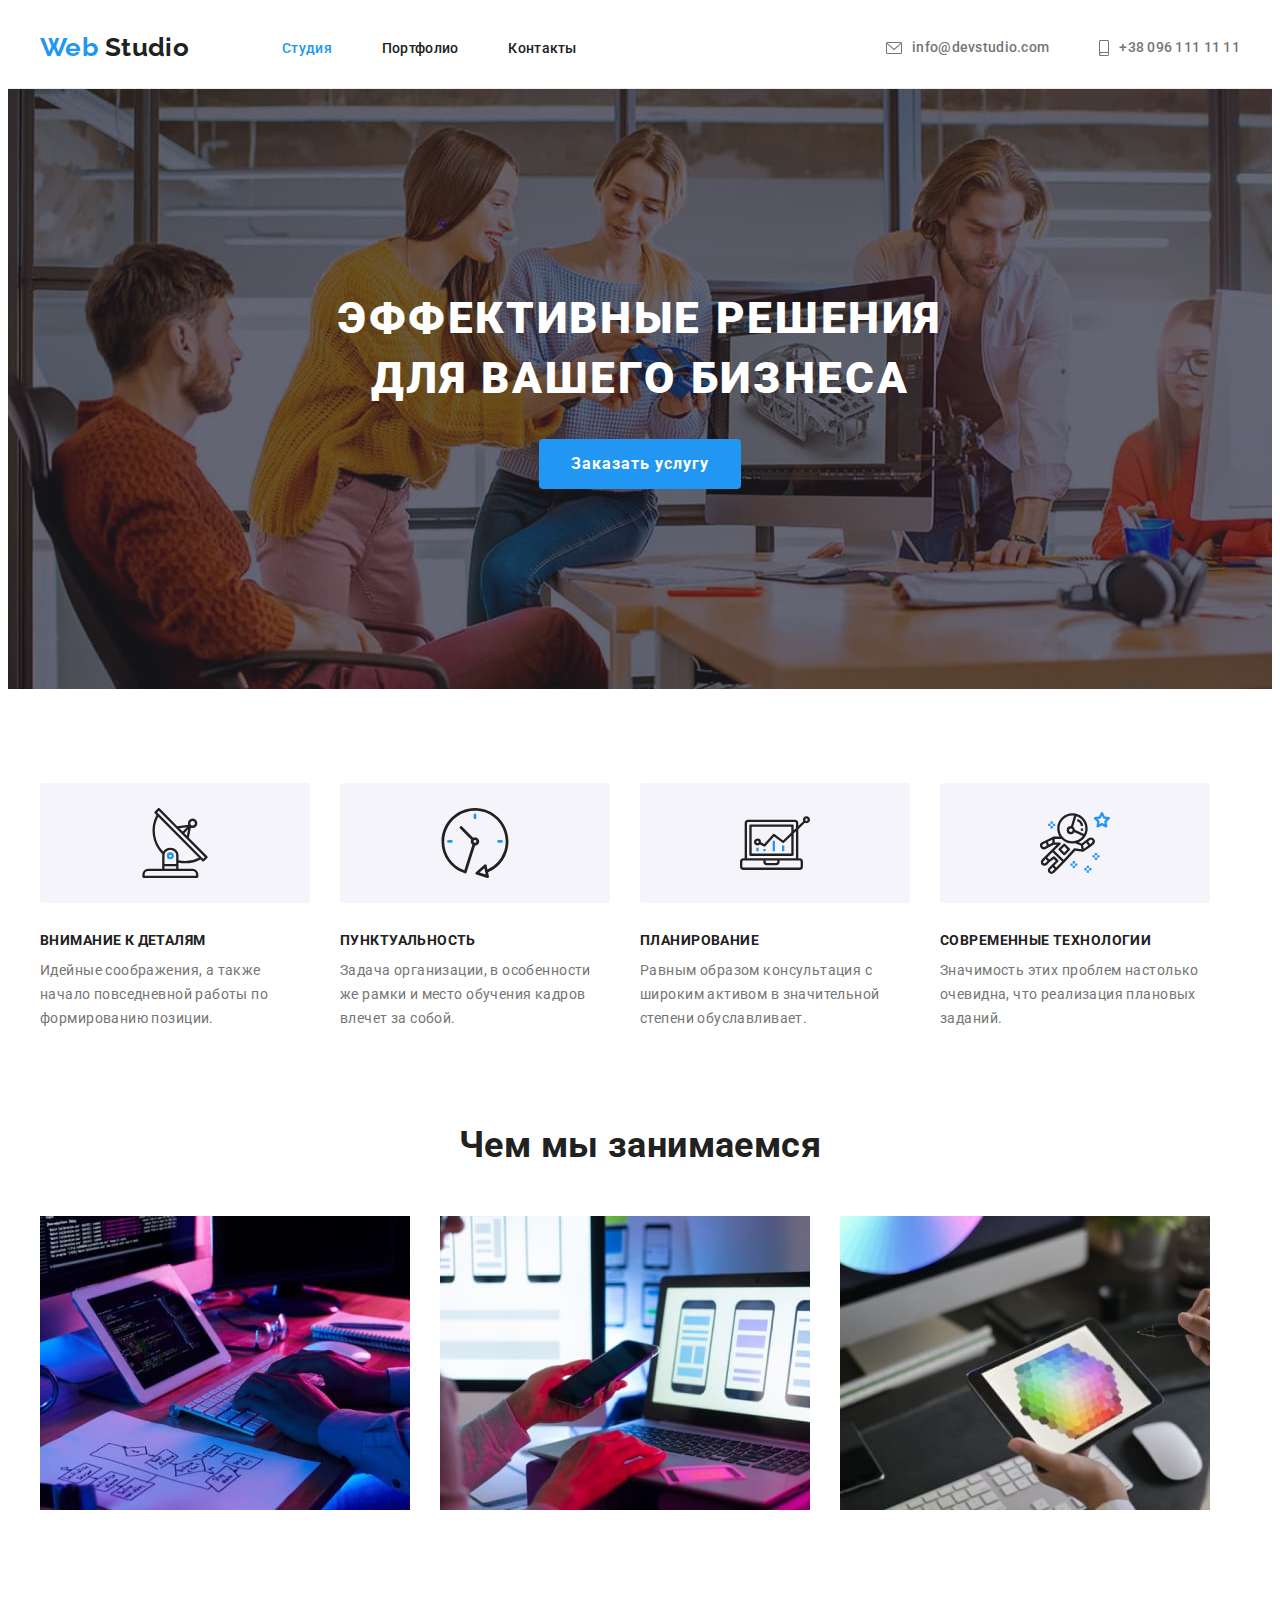
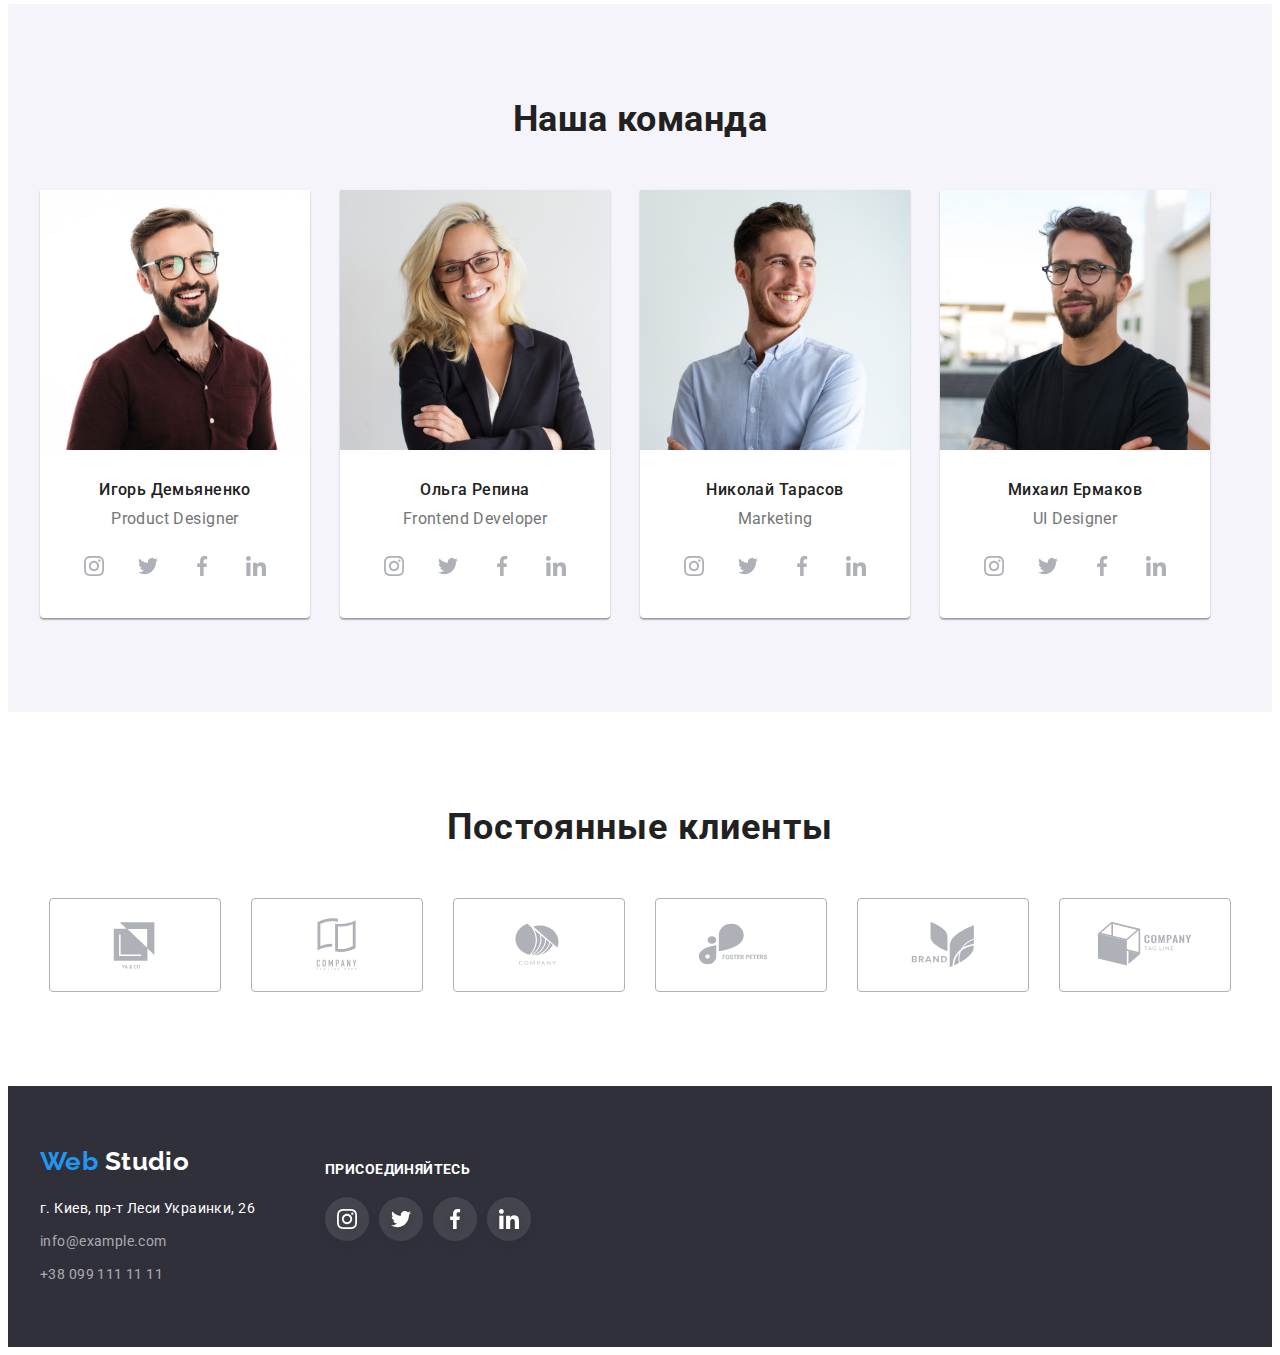
==== index.html @ e9919d6b "hw4" ====
<!DOCTYPE html>
<html lang="ru">
  <head>
    <meta charset="UTF-8" />
    <meta http-equiv="X-UA-Compatible" content="IE=edge" />
    <meta name="viewport" content="width=device-width, initial-scale=1.0" />
    <link rel="preconnect" href="https://fonts.googleapis.com" />
    <link rel="preconnect" href="https://fonts.gstatic.com" crossorigin />
    <link
      href="https://fonts.googleapis.com/css2?family=Raleway:wght@700&family=Roboto:wght@400;500;700;900&display=swap"
      rel="stylesheet"
    />
    <link
      rel="stylesheet"
      href="https://cdnjs.cloudflare.com/ajax/libs/modern-normalize/1.1.0/modern-normalize.min.css"
      integrity="sha512-wpPYUAdjBVSE4KJnH1VR1HeZfpl1ub8YT/NKx4PuQ5NmX2tKuGu6U/JRp5y+Y8XG2tV+wKQpNHVUX03MfMFn9Q=="
      crossorigin="anonymous"
      referrerpolicy="no-referrer"
    />
    <link rel="stylesheet" href="./css/styles.css" />
    <title>WebStudio</title>
  </head>

  <body>
    <header class="header">
      <div class="container">
        <nav class="header-nav">
          <a lang="en" href="./index.html" class="header-logo link">
            <span class="header-logo-main">Web</span>
            <span class="header-logo-second">Studio</span>
          </a>
          <ul class="header-list list">
            <li class="header-item">
              <a href="./index.html" class="header-link link current">Студия</a>
            </li>
            <li class="header-item">
              <a href="./portfolio.html" class="header-link link">Портфолио</a>
            </li>
            <li class="header-item">
              <a href="" class="header-link link">Контакты</a>
            </li>
          </ul>
        </nav>
        <ul class="header-contacts list">
          <li class="header-contacts-item">
            <a
              href="mailto:info@devstudio.com"
              class="header-contacts-link link icon-mail"
            >
              info@devstudio.com
            </a>
          </li>
          <li class="header-contacts-item">
            <a
              href="tel:+380961111111"
              class="header-contacts-link link icon-smartphone"
            >
              +38 096 111 11 11
            </a>
          </li>
        </ul>
      </div>
    </header>

    <main>
      <section class="hero">
        <h1 class="hero-title">Эффективные решения для вашего бизнеса</h1>
        <button type="button" class="button">Заказать услугу</button>
      </section>

      <section class="section benefits">
        <div class="container">
          <h2 class="visually-hidden">Наши преимущества</h2>
          <ul class="benefits-list list">
            <li class="benefits-item icon-antenna">
              <h3 class="benefits-title">Внимание к деталям</h3>
              <p class="benefits-text">
                Идейные соображения, а также начало повседневной работы по
                формированию позиции.
              </p>
            </li>
            <li class="benefits-item icon-clock">
              <h3 class="benefits-title">Пунктуальность</h3>
              <p class="benefits-text">
                Задача организации, в особенности же рамки и место обучения
                кадров влечет за собой.
              </p>
            </li>
            <li class="benefits-item icon-diagram">
              <h3 class="benefits-title">Планирование</h3>
              <p class="benefits-text">
                Равным образом консультация с широким активом в значительной
                степени обуславливает.
              </p>
            </li>
            <li class="benefits-item icon-astronaut">
              <h3 class="benefits-title">Современные технологии</h3>
              <p class="benefits-text">
                Значимость этих проблем настолько очевидна, что реализация
                плановых заданий.
              </p>
            </li>
          </ul>
        </div>
      </section>

      <section class="section about">
        <div class="container">
          <h2 class="about-title">Чем мы занимаемся</h2>
          <ul class="about-list list">
            <li class="about-item">
              <img
                src="./images/about1.jpg"
                alt="разработка кода"
                width="370"
                height="294"
              />
            </li>
            <li class="about-item">
              <img
                src="./images/about2.jpg"
                alt="разработка дизайна адаптивного приложения для смартфона"
                width="370"
                height="294"
              />
            </li>
            <li class="about-item">
              <img
                src="./images/about3.jpg"
                alt="подбор цветовой гаммы"
                width="370"
                height="294"
              />
            </li>
          </ul>
        </div>
      </section>

      <section class="section team">
        <div class="container">
          <h2 class="team-title">Наша команда</h2>
          <ul class="team-list list">
            <li class="team-list-item">
              <img
                src="./images/our_team1.jpg"
                alt="Игорь Демьяненко"
                width="270"
                height="260"
              />
              <div class="member-text">
                <h3 class="team-member">Игорь Демьяненко</h3>
                <p lang="en" class="member-major">Product Designer</p>
                <ul class="member-soc-list list">
                  <li class="member-soc-item">
                    <a class="member-soc-link link" href="">
                      <svg class="member-soc-icon" width="20" height="20">
                        <use
                          href="./images/icons.svg/symbol-defs.svg#icon-instagram"
                        ></use>
                      </svg>
                    </a>
                  </li>
                  <li class="member-soc-item">
                    <a class="member-soc-link link" href="">
                      <svg class="member-soc-icon" width="20" height="20">
                        <use
                          href="./images/icons.svg/symbol-defs.svg#icon-twitter"
                        ></use>
                      </svg>
                    </a>
                  </li>
                  <li class="member-soc-item">
                    <a class="member-soc-link link" href="">
                      <svg class="member-soc-icon" width="20" height="20">
                        <use
                          href="./images/icons.svg/symbol-defs.svg#icon-facebook"
                        ></use>
                      </svg>
                    </a>
                  </li>
                  <li class="member-soc-item">
                    <a class="member-soc-link link" href="">
                      <svg class="member-soc-icon" width="20" height="20">
                        <use
                          href="./images/icons.svg/symbol-defs.svg#icon-linkedin"
                        ></use>
                      </svg>
                    </a>
                  </li>
                </ul>
              </div>
            </li>
            <li class="team-list-item">
              <img
                src="./images/our_team2.jpg"
                alt="Ольга Репина"
                width="270"
                height="260"
              />
              <div class="member-text">
                <h3 class="team-member">Ольга Репина</h3>
                <p lang="en" class="member-major">Frontend Developer</p>
                <ul class="member-soc-list list">
                  <li class="member-soc-item">
                    <a class="member-soc-link link" href="">
                      <svg class="member-soc-icon" width="20" height="20">
                        <use
                          href="./images/icons.svg/symbol-defs.svg#icon-instagram"
                        ></use>
                      </svg>
                    </a>
                  </li>
                  <li class="member-soc-item">
                    <a class="member-soc-link link" href="">
                      <svg class="member-soc-icon" width="20" height="20">
                        <use
                          href="./images/icons.svg/symbol-defs.svg#icon-twitter"
                        ></use>
                      </svg>
                    </a>
                  </li>
                  <li class="member-soc-item">
                    <a class="member-soc-link link" href="">
                      <svg class="member-soc-icon" width="20" height="20">
                        <use
                          href="./images/icons.svg/symbol-defs.svg#icon-facebook"
                        ></use>
                      </svg>
                    </a>
                  </li>
                  <li class="member-soc-item">
                    <a class="member-soc-link link" href="">
                      <svg class="member-soc-icon" width="20" height="20">
                        <use
                          href="./images/icons.svg/symbol-defs.svg#icon-linkedin"
                        ></use>
                      </svg>
                    </a>
                  </li>
                </ul>
              </div>
            </li>
            <li class="team-list-item">
              <img
                src="./images/our_team3.jpg"
                alt="Николай Тарасов"
                width="270"
                height="260"
              />
              <div class="member-text">
                <h3 class="team-member">Николай Тарасов</h3>
                <p lang="en" class="member-major">Marketing</p>
                <ul class="member-soc-list list">
                  <li class="member-soc-item">
                    <a class="member-soc-link link" href="">
                      <svg class="member-soc-icon" width="20" height="20">
                        <use
                          href="./images/icons.svg/symbol-defs.svg#icon-instagram"
                        ></use>
                      </svg>
                    </a>
                  </li>
                  <li class="member-soc-item">
                    <a class="member-soc-link link" href="">
                      <svg class="member-soc-icon" width="20" height="20">
                        <use
                          href="./images/icons.svg/symbol-defs.svg#icon-twitter"
                        ></use>
                      </svg>
                    </a>
                  </li>
                  <li class="member-soc-item">
                    <a class="member-soc-link link" href="">
                      <svg class="member-soc-icon" width="20" height="20">
                        <use
                          href="./images/icons.svg/symbol-defs.svg#icon-facebook"
                        ></use>
                      </svg>
                    </a>
                  </li>
                  <li class="member-soc-item">
                    <a class="member-soc-link link" href="">
                      <svg class="member-soc-icon" width="20" height="20">
                        <use
                          href="./images/icons.svg/symbol-defs.svg#icon-linkedin"
                        ></use>
                      </svg>
                    </a>
                  </li>
                </ul>
              </div>
            </li>
            <li class="team-list-item">
              <img
                src="./images/our_team4.jpg"
                alt="Михаил Ермаков"
                width="270"
                height="260"
              />
              <div class="member-text">
                <h3 class="team-member">Михаил Ермаков</h3>
                <p lang="en" class="member-major">UI Designer</p>
                <ul class="member-soc-list list">
                  <li class="member-soc-item">
                    <a class="member-soc-link link" href="">
                      <svg class="member-soc-icon" width="20" height="20">
                        <use
                          href="./images/icons.svg/symbol-defs.svg#icon-instagram"
                        ></use>
                      </svg>
                    </a>
                  </li>
                  <li class="member-soc-item">
                    <a class="member-soc-link link" href="">
                      <svg class="member-soc-icon" width="20" height="20">
                        <use
                          href="./images/icons.svg/symbol-defs.svg#icon-twitter"
                        ></use>
                      </svg>
                    </a>
                  </li>
                  <li class="member-soc-item">
                    <a class="member-soc-link link" href="">
                      <svg class="member-soc-icon" width="20" height="20">
                        <use
                          href="./images/icons.svg/symbol-defs.svg#icon-facebook"
                        ></use>
                      </svg>
                    </a>
                  </li>
                  <li class="member-soc-item">
                    <a class="member-soc-link link" href="">
                      <svg class="member-soc-icon" width="20" height="20">
                        <use
                          href="./images/icons.svg/symbol-defs.svg#icon-linkedin"
                        ></use>
                      </svg>
                    </a>
                  </li>
                </ul>
              </div>
            </li>
          </ul>
        </div>
      </section>

      <section class="section clients">
        <div class="container">
          <h2 class="clients-title">Постоянные клиенты</h2>
          <ul class="clients-list list">
            <li class="clients-item">
              <a class="clients-link link" href="">
                <svg class="clients-icon" width="106" height="60">
                  <use
                    href="./images/icons.svg/symbol-defs.svg#icon-clientslogo1"
                  ></use>
                </svg>
              </a>
            </li>
            <li class="clients-item">
              <a class="clients-link link" href="">
                <svg class="clients-icon" width="106" height="60">
                  <use
                    href="./images/icons.svg/symbol-defs.svg#icon-clientslogo2"
                  ></use>
                </svg>
              </a>
            </li>
            <li class="clients-item">
              <a class="clients-link link" href="">
                <svg class="clients-icon" width="106" height="60">
                  <use
                    href="./images/icons.svg/symbol-defs.svg#icon-clientslogo3"
                  ></use>
                </svg>
              </a>
            </li>
            <li class="clients-item">
              <a class="clients-link link" href="">
                <svg class="clients-icon" width="106" height="60">
                  <use
                    href="./images/icons.svg/symbol-defs.svg#icon-clientslogo4"
                  ></use>
                </svg>
              </a>
            </li>
            <li class="clients-item">
              <a class="clients-link link" href="">
                <svg class="clients-icon" width="106" height="60">
                  <use
                    href="./images/icons.svg/symbol-defs.svg#icon-clientslogo5"
                  ></use>
                </svg>
              </a>
            </li>
            <li class="clients-item">
              <a class="clients-link link" href="">
                <svg class="clients-icon" width="106" height="60">
                  <use
                    href="./images/icons.svg/symbol-defs.svg#icon-clientslogo6"
                  ></use>
                </svg>
              </a>
            </li>
          </ul>
        </div>
      </section>
    </main>

    <footer class="footer">
      <div class="container">
        <div class="footer-main-content">
          <a lang="en" href="index.html" class="footer-logo link">
            <span class="footer-logo-main">Web</span>
            <span class="footer-logo-second">Studio</span>
          </a>
          <address class="address">
            <ul class="footer-list list">
              <li class="footer-list-item">
                <a
                  href="https://goo.gl/maps/CX3PKxZ1Y8EryqLb6"
                  class="footer-address-link link"
                  target="_blank"
                  rel="noopener, noindex, nofollow"
                >
                  г. Киев, пр-т Леси Украинки, 26
                </a>
              </li>
              <li class="footer-list-item">
                <a href="mailto:info@example.com" class="footer-link link">
                  info@example.com
                </a>
              </li>
              <li class="footer-list-item">
                <a href="tel:+380991111111" class="footer-link link">
                  +38 099 111 11 11
                </a>
              </li>
            </ul>
          </address>
        </div>
        <div class="company-socials">
          <h2 class="company-soc-title">ПРИСОЕДИНЯЙТЕСЬ</h2>
          <ul class="company-soc-list list">
            <li class="company-soc-item">
              <a class="company-soc-link link" href="">
                <svg class="company-soc-icon" width="20" height="20">
                  <use
                    href="./images/icons.svg/symbol-defs.svg#icon-instagram"
                  ></use>
                </svg>
              </a>
            </li>
            <li class="company-soc-item">
              <a class="company-soc-link link" href="">
                <svg class="company-soc-icon" width="20" height="20">
                  <use
                    href="./images/icons.svg/symbol-defs.svg#icon-twitter"
                  ></use>
                </svg>
              </a>
            </li>
            <li class="company-soc-item">
              <a class="company-soc-link link" href="">
                <svg class="company-soc-icon" width="20" height="20">
                  <use
                    href="./images/icons.svg/symbol-defs.svg#icon-facebook"
                  ></use>
                </svg>
              </a>
            </li>
            <li class="company-soc-item">
              <a class="company-soc-link link" href="">
                <svg class="company-soc-icon" width="20" height="20">
                  <use
                    href="./images/icons.svg/symbol-defs.svg#icon-linkedin"
                  ></use>
                </svg>
              </a>
            </li>
          </ul>
        </div>
      </div>
    </footer>
  </body>
</html>
---- css/styles.css ----
body {
  font-family: "Roboto", sans-serif;
  font-size: 14px;
  letter-spacing: 0.03em;
  background-color: #ffffff;
}

p,
h1,
h2,
h3,
h4,
h5,
h6 {
  margin: 0;
}

ul,
ol {
  padding-left: 0;
  margin: 0;
}

button {
  cursor: pointer;
}

img {
  display: block;
}

.link {
  text-decoration: none;
}

.list {
  list-style: none;
}

:root {
  --header-color: #212121;
  --accent-color: #2196f3;
  --header-contacts-color: #757575;
  --logo-main-color: #2196f3;
  --logo-header-color: #212121;
  --logo-footer-color: #ffffff;
  --logo-font-family: "Raleway", sans-serif;
  --header-bg-color: #ffffff;
  --main-title-color: #ffffff;
  --second-title-color: #212121;
  --btn-text-color: #ffffff;
  --btn-main-bg-color: #2196f3;
  --btn-hover-color: #188ce8;
  --main-text-color: #212121;
  --second-text-color: #757575;
  --hero-background: #2f303a;
  --team-background: #f5f4fa;
  --team-member-background: #ffffff;
  --main-footer-text-color: #ffffff;
  --second-footer-text-color: rgba(255, 255, 255, 0.6);
  --footer-background: #2f303a;
  --pf-btn-main-bg: #f5f4fa;
  --pf-btn-hover-bg: #2196f3;
  --pf-btn-main-text: #212121;
  --pf-btn-hover-text: #ffffff;
  --pf-item-bg: #ffffff;
  --icon-color-main: #afb1b8;
  --icon-bg-main: #ffffff;
  --icon-color-hover: #ffffff;
  --icon-bg-hover: #2196f3;
  --icon-footer-color: #ffffff;
  --icon-footer-bg: rgba(255, 255, 255, 0.1);
  --icon-clients-hover: #2196f3;
}

.container {
  width: 1200px;
  padding: 0 15px;
  margin: 0 auto;
  /* outline: 1px solid teal; */
}

/* ---------------------------------------HEADER---------------------------------------- */

.header {
  background-color: var(--header-bg-color);
  border-bottom: 1px solid #ececec;
}

.header .container {
  display: flex;
  align-items: center;
}

.header-nav {
  display: flex;
  align-items: center;
}

.header-logo {
  font-weight: 700;
  font-family: var(--logo-font-family);
  font-size: 26px;
  line-height: 1.19;
  margin-right: 93px;
  display: block;
  padding-top: 24px;
  padding-bottom: 25px;
}

.header-logo-main {
  color: var(--logo-main-color);
}

.header-logo-second {
  color: var(--logo-header-color);
}

.header-list {
  display: flex;
}

.header-link {
  font-weight: 500;
  line-height: 1.14;
  letter-spacing: 0.02em;
  color: var(--header-color);
  padding: 32px 0;
}

.header-item:not(:last-child) {
  margin-right: 50px;
}

.header-link:hover,
.header-link:focus {
  color: var(--accent-color);
}

.header-contacts {
  margin-left: auto;
  display: flex;
  /* align-items: center; */
}

.header-contacts-item + .header-contacts-item {
  margin-left: 50px;
}

.header-contacts-link {
  font-weight: 500;
  line-height: 1.14;
  letter-spacing: 0.02em;
  color: var(--header-contacts-color);
  display: block;
  padding: 32px 0;
  display: flex;
}

.header-contacts-link:not(:last-child) {
  margin-right: 50px;
}

.header-contacts-link:hover,
.header-contacts-link:focus {
  color: var(--accent-color);
}

.header-list .link.current {
  color: var(--accent-color);
}

.header-contacts-link::before {
  display: inline-block;
  content: "";
  height: 16px;
  /* background-color: tomato; */
  background-repeat: no-repeat;
  background-position: center;
  background-size: contain;
  margin-right: 10px;
}

.icon-mail::before {
  background-image: url(../images/icons.svg/envelope.svg);
  width: 16px;
  color: #757575;
}

.icon-mail:hover::before {
  color: var(--accent-color);
}

.icon-smartphone::before {
  background-image: url(../images/icons.svg/smartphone.svg);
  width: 10px;
  color: #757575;
}

/* ----------------------------------------MAIN---------------------------------------- */

.hero {
  background-color: var(--hero-background);
  padding: 200px 0;
  text-align: center;
  background-image: linear-gradient(
      rgba(47, 48, 58, 0.4),
      rgba(47, 48, 58, 0.4)
    ),
    url(../images/hero-bg.jpg);
  background-repeat: no-repeat;
  background-size: cover;
  max-width: 1600px;
  margin: 0 auto;
}

.hero-title {
  font-weight: 900;
  font-size: 44px;
  line-height: 1.36;
  letter-spacing: 0.06em;
  text-transform: uppercase;
  color: var(--main-title-color);
  width: 696px;
  margin: 0 auto;
  margin-bottom: 30px;
}

.button {
  font-family: inherit;
  font-weight: 700;
  font-size: 16px;
  line-height: 1.88;
  letter-spacing: 0.06em;
  color: var(--btn-text-color);
  background-color: var(--btn-main-bg-color);
  border-radius: 4px;
  border: none;
  padding: 10px 32px;
  min-width: 200px;
  text-align: center;
}

.button:hover,
.button:focus {
  color: var(--btn-text-color);
  background-color: var(--btn-hover-color);
}

.section {
  padding: 94px 0;
}

.visually-hidden {
  position: absolute;
  white-space: nowrap;
  width: 1px;
  height: 1px;
  overflow: hidden;
  border: 0;
  padding: 0;
  clip: rect(0 0 0 0);
  clip-path: inset(50%);
  margin: -1px;
}

.benefits-list {
  display: flex;
}

.benefits-item:not(:last-child) {
  margin-right: 30px;
}

.benefits-item::before {
  display: block;
  content: "";
  height: 120px;
  background-color: #f5f4fa;
  border-radius: 4px;
  background-size: contain;
  background-size: 70px;
  background-repeat: no-repeat;
  background-position: center;
  margin-bottom: 30px;
}

.icon-antenna::before {
  background-image: url(../images/icons.svg/antenna.svg);
}

.icon-clock::before {
  background-image: url(../images/icons.svg/clock.svg);
}

.icon-diagram::before {
  background-image: url(../images/icons.svg/diagram.svg);
}

.icon-astronaut::before {
  background-image: url(../images/icons.svg/astronaut.svg);
}

.benefits-title {
  font-size: 14px;
  line-height: 1.14;
  text-transform: uppercase;
  color: var(--main-text-color);
  margin-bottom: 10px;
}

.benefits-text {
  font-weight: 400;
  line-height: 1.71;
  color: var(--second-text-color);
  max-width: 270px;
}

.about {
  padding-top: 0;
}

.about-list {
  display: flex;
}

.about-item + .about-item {
  margin-left: 30px;
}

.about-title {
  font-weight: 700;
  font-size: 36px;
  line-height: 1.16;
  text-align: center;
  color: var(--second-title-color);
  margin-bottom: 50px;
}

/* ----------------------------------------TEAM--------------------------------------- */

.team {
  background-color: var(--team-background);
}

.team-title {
  font-weight: 700;
  font-size: 36px;
  line-height: 42px;
  text-align: center;
  color: var(--second-title-color);
  margin-bottom: 50px;
}

.team-list {
  display: flex;
}

.team-list-item + .team-list-item {
  margin-left: 30px;
}

.team-list-item {
  background-color: var(--team-member-background);
  width: 270px;
  box-shadow: 0px 1px 3px rgba(0, 0, 0, 0.12), 0px 1px 1px rgba(0, 0, 0, 0.14),
    0px 2px 1px rgba(0, 0, 0, 0.2);
  border-radius: 0px 0px 4px 4px;
}

.member-text {
  padding: 30px 0;
  text-align: center;
}

.team-member {
  font-weight: 500;
  font-size: 16px;
  line-height: 1.19;
  color: var(--main-text-color);
  margin-bottom: 10px;
}

.member-major {
  font-weight: 400;
  font-size: 16px;
  line-height: 1.19;
  color: var(--second-text-color);
  margin-bottom: 16px;
}

.member-soc-list {
  display: flex;
  justify-content: center;
}

.member-soc-item + .member-soc-item {
  margin-left: 10px;
}

.member-soc-link {
  width: 44px;
  height: 44px;
  background-color: var(--icon-bg-main);
  border-radius: 50%;
  display: flex;
  justify-content: center;
  align-items: center;
  /* color: var(--icon-color-main); */
  fill: var(--icon-color-main);
}

.member-soc-link:hover,
.member-soc-link:focus {
  background-color: var(--icon-bg-hover);
  /* color: var(--icon-color-hover); */
  fill: var(--icon-color-hover);
}

/* .member-soc-icon {
  fill: currentColor;
} */

/* .member-soc-link:hover .member-soc-icon,
.member-soc-link:focus .member-soc-icon {
  fill: var(--icon-color-hover);
}  */

/*--------------------------------------CLIENTS----------------------------------------*/

.clients-title {
  font-weight: 700;
  font-size: 36px;
  line-height: 42px;
  text-align: center;
  letter-spacing: 0.03em;
  color: var(--second-title-color);
  margin-bottom: 50px;
}

.clients-list {
  display: flex;
  justify-content: center;
}

.clients-item + .clients-item {
  margin-left: 30px;
}

.clients-link {
  width: 170px;
  height: 92px;
  border: 1px solid #afb1b8;
  border-radius: 4px;
  background-color: var(--icon-bg-main);
  display: flex;
  justify-content: center;
  align-items: center;
  fill: var(--icon-color-main);
}

.clients-link:hover,
.clients-link:focus {
  fill: var(--icon-clients-hover);
  border: 1px solid var(--icon-clients-hover);
}

/* --------------------------------------FOOTER---------------------------------------- */

.footer {
  background-color: var(--footer-background);
  padding: 60px 0;
}

.footer .container {
  display: flex;
}

.footer-logo {
  font-family: var(--logo-font-family);
  font-weight: 700;
  font-size: 26px;
  line-height: 1.19;
  padding: 20px 0;
}

.footer-logo-main {
  color: var(--logo-main-color);
}

.footer-logo-second {
  color: var(--logo-footer-color);
}

.address {
  font-style: normal;
  margin-top: 20px;
}

.footer-list-item:not(:last-child) {
  margin-bottom: 9px;
}

.footer-address-link {
  font-weight: 400;
  line-height: 1.71;
  color: var(--main-footer-text-color);
}

.footer-link {
  font-weight: 400;
  line-height: 1.71;
  color: var(--second-footer-text-color);
}

.footer-address-link:hover,
.footer-address-link:focus {
  color: var(--accent-color);
}

.footer-link:hover,
.footer-link:focus {
  color: var(--accent-color);
}

.company-socials {
  margin-left: 70px;
  margin-top: 15px;
}

.company-soc-title {
  font-style: normal;
  font-weight: 700;
  font-size: 14px;
  line-height: 16px;
  letter-spacing: 0.03em;
  color: var(--main-title-color);
  margin-bottom: 20px;
}

.company-soc-list {
  display: flex;
}

.company-soc-item {
  filter: drop-shadow(0px 4px 4px rgba(0, 0, 0, 0.25));
}

.company-soc-item + .company-soc-item {
  margin-left: 10px;
}

.company-soc-link {
  width: 44px;
  height: 44px;
  background-color: var(--icon-footer-bg);
  border-radius: 50%;
  display: flex;
  justify-content: center;
  align-items: center;
  /* color: var(--icon-color-main); */
  fill: var(--icon-footer-color);
}

.company-soc-link:hover,
.company-soc-link:focus {
  background-color: var(--icon-bg-hover);
  /* color: var(--icon-color-hover); */
  fill: var(--icon-color-hover);
}

/* --------------------------------------PORTFOLIO---------------------------------------- */

.portfolio-nav {
  display: flex;
  justify-content: center;
  margin-bottom: 50px;
}

.portfolio-nav-item:not(:last-child) {
  margin-right: 8px;
}

.portfolio-btn {
  font-family: inherit;
  font-weight: 500;
  font-size: 16px;
  line-height: 1.62;
  text-align: center;
  color: var(--pf-btn-main-text);
  background-color: var(--pf-btn-main-bg);
  padding: 6px 22px;
  border: none;
  border-radius: 4px;
}

.portfolio-btn:hover,
.portfolio-btn:focus {
  color: var(--pf-btn-hover-text);
  background-color: var(--pf-btn-hover-bg);
  box-shadow: 0px 3px 1px rgba(0, 0, 0, 0.1), 0px 1px 2px rgba(0, 0, 0, 0.08),
    0px 2px 2px rgba(0, 0, 0, 0.12);
}

.portfolio-list {
  display: flex;
  flex-wrap: wrap;
}

.portfolio-item {
  width: 370px;
  background-color: var(--pf-item-bg);
}

.portfolio-item:hover {
  box-shadow: 0px 1px 1px rgba(0, 0, 0, 0.12), 0px 4px 4px rgba(0, 0, 0, 0.06),
    1px 4px 6px rgba(0, 0, 0, 0.16);
}

.portfolio-item:not(:nth-child(3n)) {
  margin-right: 30px;
}

.portfolio-item:not(:nth-last-child(-n + 3)) {
  margin-bottom: 30px;
}

.portfolio-text {
  padding: 20px 24px;
  border-left: 1px solid #eeeeee;
  border-right: 1px solid #eeeeee;
  border-bottom: 1px solid #eeeeee;
}

.portfolio-title {
  font-weight: 700;
  font-size: 18px;
  line-height: 2;
  letter-spacing: 0.06em;
  color: var(--main-text-color);
  margin-bottom: 4px;
}

.portfolio-desc {
  font-weight: 400;
  font-size: 16px;
  line-height: 1.88;
  letter-spacing: 0.03em;
  color: var(--second-text-color);
}
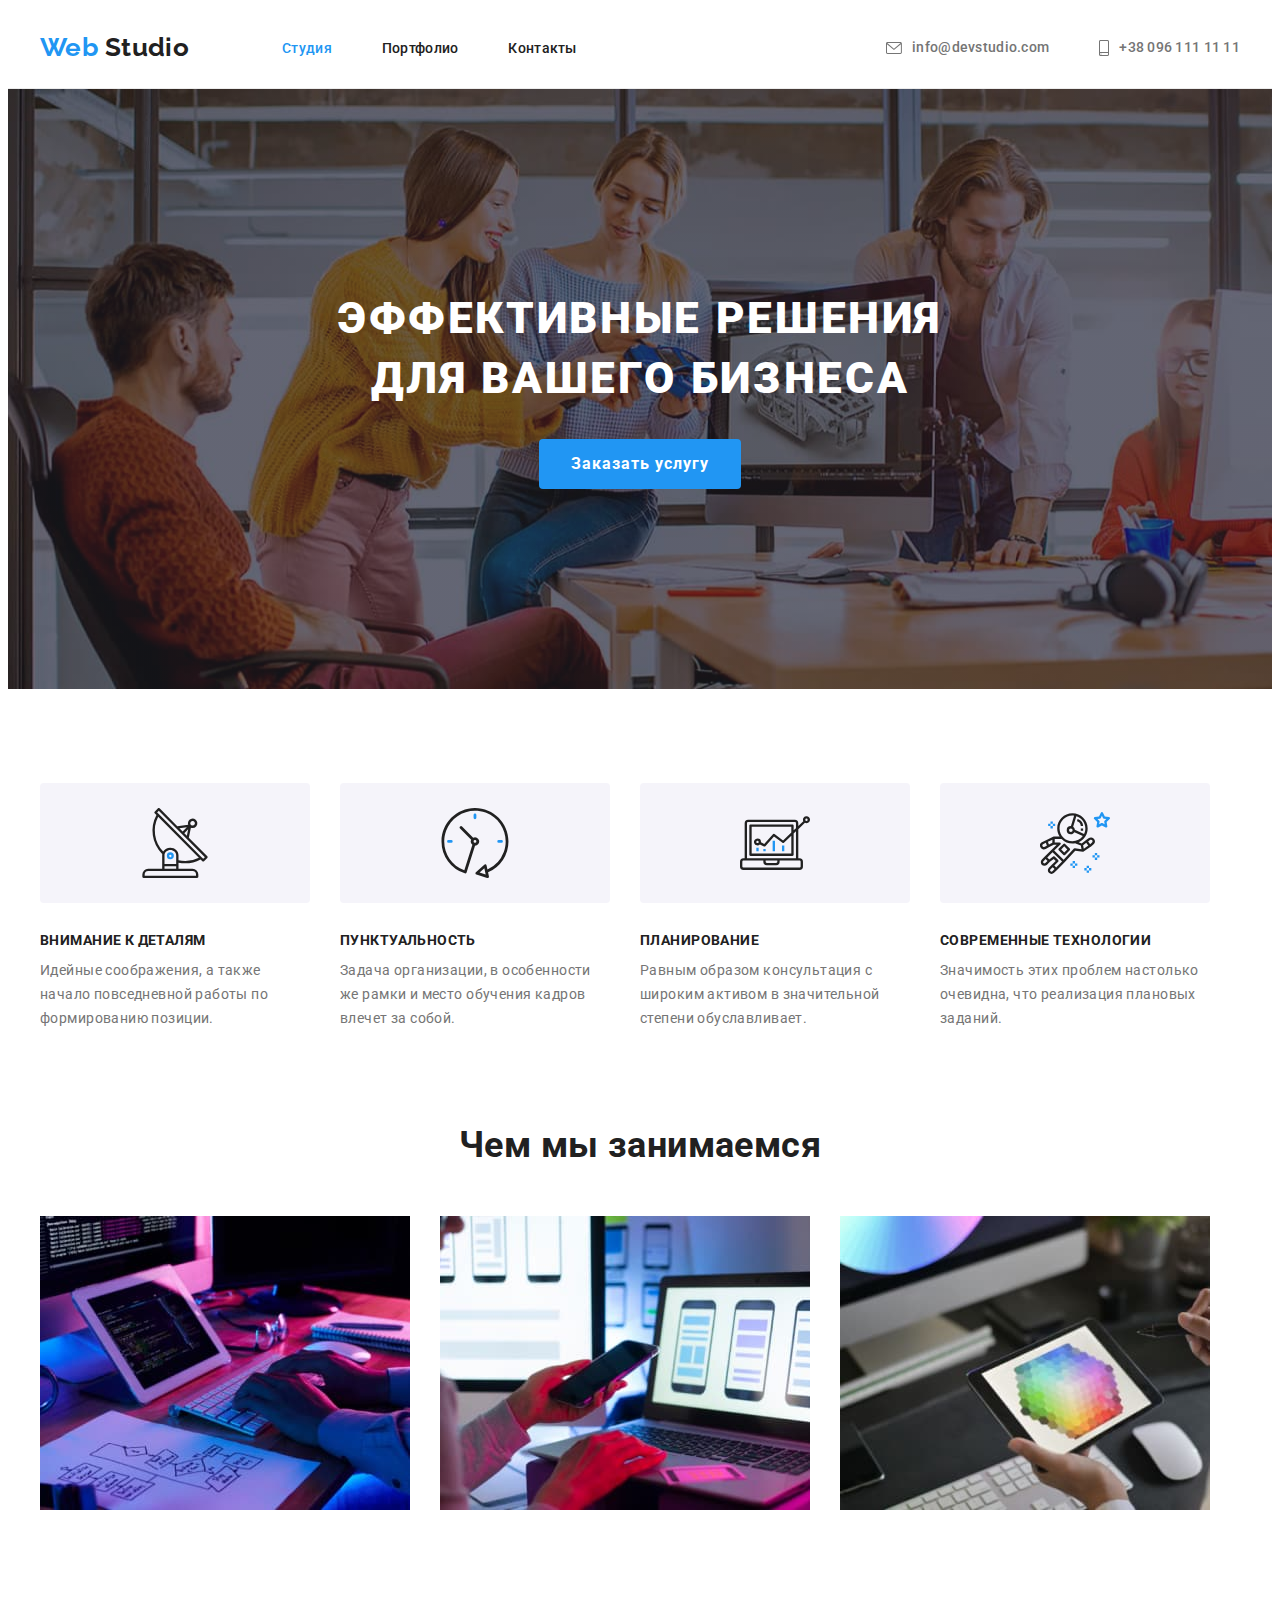
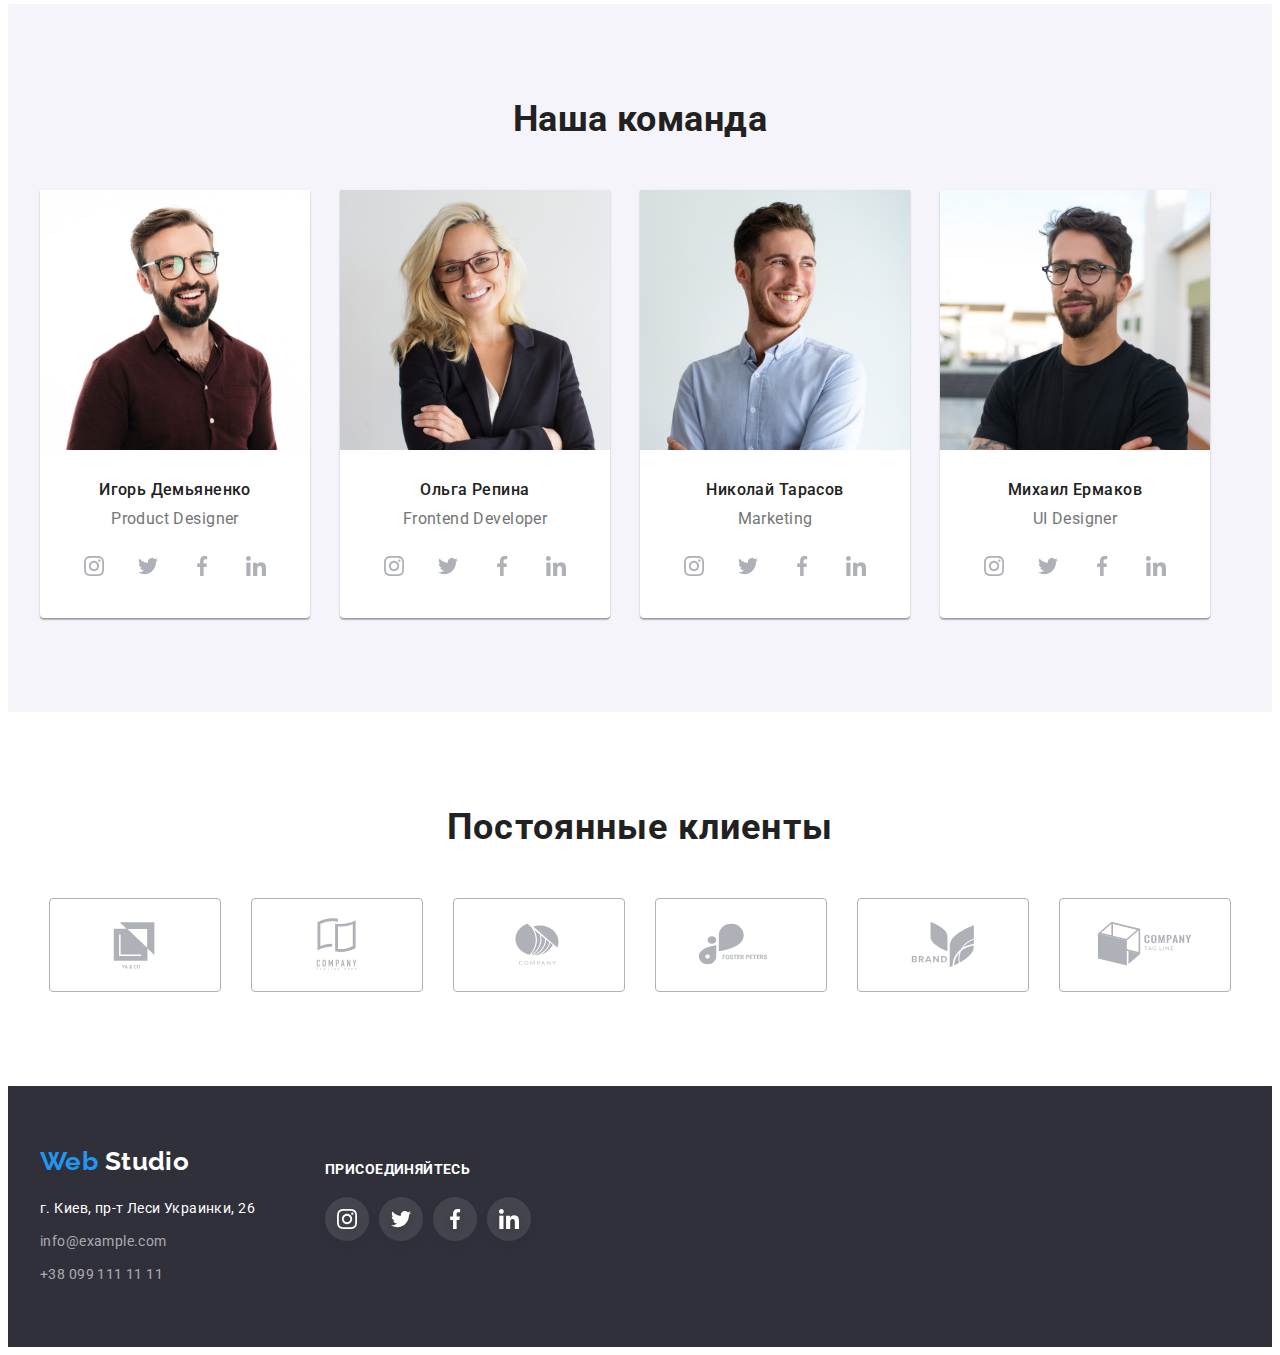
==== commit 9ea3ac22: "hw4" ====
--- a/index.html
+++ b/index.html
@@ -45,16 +45,23 @@
           <li class="header-contacts-item">
             <a
               href="mailto:info@devstudio.com"
-              class="header-contacts-link link icon-mail"
+              class="header-contacts-link link"
             >
+              <svg class="icon-envelope" width="16" height="12">
+                <use
+                  href="./images/icons.svg/symbol-defs.svg#icon-envelope"
+                ></use>
+              </svg>
               info@devstudio.com
             </a>
           </li>
           <li class="header-contacts-item">
-            <a
-              href="tel:+380961111111"
-              class="header-contacts-link link icon-smartphone"
-            >
+            <a href="tel:+380961111111" class="header-contacts-link link">
+              <svg class="icon-smartphone" width="10" height="16">
+                <use
+                  href="./images/icons.svg/symbol-defs.svg#icon-smartphone"
+                ></use>
+              </svg>
               +38 096 111 11 11
             </a>
           </li>
--- a/css/styles.css
+++ b/css/styles.css
@@ -155,6 +155,7 @@
   display: block;
   padding: 32px 0;
   display: flex;
+  align-items: center;
 }
 
 .header-contacts-link:not(:last-child) {
@@ -170,31 +171,10 @@
   color: var(--accent-color);
 }
 
-.header-contacts-link::before {
-  display: inline-block;
-  content: "";
-  height: 16px;
-  /* background-color: tomato; */
-  background-repeat: no-repeat;
-  background-position: center;
-  background-size: contain;
+.icon-envelope,
+.icon-smartphone {
+  fill: currentColor;
   margin-right: 10px;
-}
-
-.icon-mail::before {
-  background-image: url(../images/icons.svg/envelope.svg);
-  width: 16px;
-  color: #757575;
-}
-
-.icon-mail:hover::before {
-  color: var(--accent-color);
-}
-
-.icon-smartphone::before {
-  background-image: url(../images/icons.svg/smartphone.svg);
-  width: 10px;
-  color: #757575;
 }
 
 /* ----------------------------------------MAIN---------------------------------------- */
@@ -610,9 +590,14 @@
 .portfolio-item {
   width: 370px;
   background-color: var(--pf-item-bg);
-}
-
-.portfolio-item:hover {
+  cursor: pointer;
+}
+
+.portfolio-card {
+  display: block;
+}
+
+.portfolio-card:hover {
   box-shadow: 0px 1px 1px rgba(0, 0, 0, 0.12), 0px 4px 4px rgba(0, 0, 0, 0.06),
     1px 4px 6px rgba(0, 0, 0, 0.16);
 }
